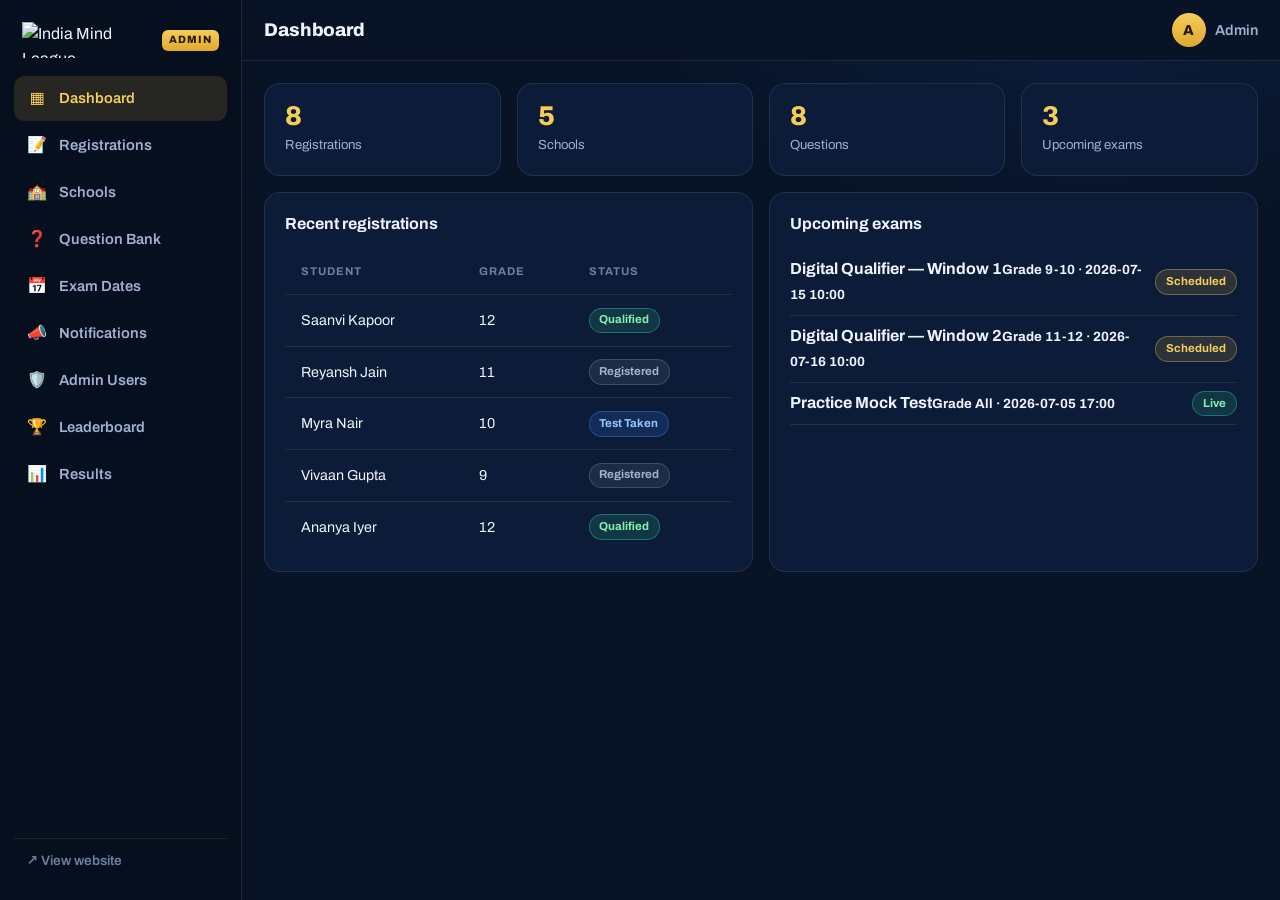
==== Landing/admin/index.html @ 38a8a095 "Add admin panel (Landing/admin) with 9 management modules Standalone navy/gold admin SPA (hash routi" ====
<!doctype html>
<html lang="en">
<head>
  <meta charset="utf-8" />
  <title>Admin — India Mind League</title>
  <meta name="viewport" content="width=device-width, initial-scale=1" />
  <meta name="robots" content="noindex" />
  <link rel="icon" type="image/png" href="../images/Iml-logo-fav.png" />
  <link rel="preconnect" href="https://fonts.googleapis.com" />
  <link rel="preconnect" href="https://fonts.gstatic.com" crossorigin />
  <link href="https://fonts.googleapis.com/css2?family=Archivo:wght@400;500;600;700;800;900&display=swap" rel="stylesheet" />
  <link rel="stylesheet" href="admin.css" />
</head>
<body>

  <!-- SIDEBAR -->
  <aside class="sb" id="sidebar">
    <a class="sb-brand" href="#/dashboard"><img src="../images/new-logo-cut.png" alt="India Mind League" /><span class="sb-tag">Admin</span></a>
    <nav class="sb-nav" id="sbNav">
      <a href="#/dashboard" data-view="dashboard"><i>▦</i> Dashboard</a>
      <a href="#/registrations" data-view="registrations"><i>📝</i> Registrations</a>
      <a href="#/schools" data-view="schools"><i>🏫</i> Schools</a>
      <a href="#/questions" data-view="questions"><i>❓</i> Question Bank</a>
      <a href="#/exams" data-view="exams"><i>📅</i> Exam Dates</a>
      <a href="#/notifications" data-view="notifications"><i>📣</i> Notifications</a>
      <a href="#/admins" data-view="admins"><i>🛡️</i> Admin Users</a>
      <a href="#/leaderboard" data-view="leaderboard"><i>🏆</i> Leaderboard</a>
      <a href="#/results" data-view="results"><i>📊</i> Results</a>
    </nav>
    <a class="sb-site" href="../index.html">↗ View website</a>
  </aside>
  <div class="sb-backdrop" id="sbBackdrop"></div>

  <!-- MAIN -->
  <div class="main">
    <header class="topbar">
      <button class="tb-burger" id="tbBurger" aria-label="Menu">☰</button>
      <h1 class="tb-title" id="tbTitle">Dashboard</h1>
      <div class="tb-admin"><span class="tb-av">A</span><span class="tb-name">Admin</span></div>
    </header>
    <main class="content" id="content"></main>
  </div>

  <!-- modal + toast roots -->
  <div class="modal-root" id="modalRoot" hidden></div>
  <div class="toast" id="toast"></div>

  <script src="admin.js"></script>
</body>
</html>
---- Landing/admin/admin.css ----
/* =====================================================================
   India Mind League — Admin panel (standalone, navy/gold theme)
   ===================================================================== */
:root {
  --bg: #081326; --panel: #0c1c38; --panel-2: #10254a;
  --line: rgba(255, 255, 255, 0.09); --line-2: rgba(255, 255, 255, 0.16);
  --text: #eef2fb; --muted: #9fb0d0; --faint: #6e7f9e;
  --gold: #e8b64a; --gold-2: #f5cc5a;
  --blue: #3b82f6; --green: #34d399; --red: #fb7185; --purple: #a78bfa; --pink: #ec4899;
  --display: "Archivo", system-ui, sans-serif;
  --sbw: 242px;
  --shadow: 0 24px 60px -24px rgba(0, 0, 0, 0.7);
}
*, *::before, *::after { box-sizing: border-box; }
* { margin: 0; }
body {
  font-family: var(--display); color: var(--text); line-height: 1.55;
  background:
    radial-gradient(50rem 34rem at 85% -10%, rgba(37, 99, 235, 0.16), transparent 60%),
    var(--bg);
  min-height: 100vh; -webkit-font-smoothing: antialiased;
}
img, svg { max-width: 100%; }
a { color: inherit; text-decoration: none; }
button, input, select, textarea { font: inherit; color: inherit; }
ul, ol { list-style: none; padding: 0; }

/* ---------- sidebar ---------- */
.sb {
  position: fixed; top: 0; bottom: 0; left: 0; width: var(--sbw); z-index: 40;
  display: flex; flex-direction: column; padding: 1.1rem 0.9rem;
  background: rgba(7, 15, 30, 0.94); border-right: 1px solid var(--line);
}
.sb-brand { display: flex; align-items: center; gap: 0.5rem; padding: 0.3rem 0.5rem 1.1rem; }
.sb-brand img { height: 36px; width: auto; }
.sb-tag { font-weight: 800; font-size: 0.66rem; letter-spacing: 0.12em; text-transform: uppercase;
  color: #241a02; background: linear-gradient(180deg, #f5cc5a, #e0a92e); border-radius: 6px; padding: 0.16rem 0.42rem; }
.sb-nav { display: flex; flex-direction: column; gap: 0.15rem; overflow-y: auto; }
.sb-nav a {
  display: flex; align-items: center; gap: 0.65rem; padding: 0.62rem 0.75rem; border-radius: 10px;
  color: var(--muted); font-weight: 600; font-size: 0.92rem; transition: background 0.15s, color 0.15s;
}
.sb-nav a i { font-style: normal; width: 22px; text-align: center; font-size: 1rem; }
.sb-nav a:hover { background: rgba(255, 255, 255, 0.05); color: #fff; }
.sb-nav a.active { background: rgba(232, 182, 74, 0.14); color: var(--gold-2); }
.sb-site { margin-top: auto; padding: 0.7rem 0.75rem; border-top: 1px solid var(--line); color: var(--faint); font-size: 0.85rem; font-weight: 600; }
.sb-site:hover { color: #fff; }
.sb-backdrop { display: none; }

/* ---------- main / topbar ---------- */
.main { margin-left: var(--sbw); min-height: 100vh; display: flex; flex-direction: column; }
.topbar {
  position: sticky; top: 0; z-index: 30; display: flex; align-items: center; gap: 0.9rem;
  padding: 0.8rem 1.4rem; background: rgba(8, 19, 38, 0.9); backdrop-filter: blur(10px); border-bottom: 1px solid var(--line);
}
.tb-burger { display: none; background: none; border: 1px solid var(--line-2); border-radius: 9px; width: 38px; height: 38px; cursor: pointer; color: var(--text); }
.tb-title { font-weight: 800; font-size: 1.15rem; letter-spacing: -0.01em; }
.tb-admin { margin-left: auto; display: flex; align-items: center; gap: 0.55rem; font-weight: 600; font-size: 0.9rem; color: var(--muted); }
.tb-av { width: 34px; height: 34px; border-radius: 50%; display: grid; place-items: center; font-weight: 800; color: #241a02;
  background: linear-gradient(180deg, #f5cc5a, #e0a92e); }
.content { padding: 1.4rem; max-width: 1180px; width: 100%; }

/* ---------- cards / stats ---------- */
.grid { display: grid; gap: 1rem; }
.g4 { grid-template-columns: repeat(4, minmax(0, 1fr)); }
.g2 { grid-template-columns: repeat(2, minmax(0, 1fr)); }
.card { background: var(--panel); border: 1px solid var(--line); border-radius: 16px; padding: 1.15rem 1.25rem; }
.stat b { display: block; font-size: 1.7rem; font-weight: 800; line-height: 1.1; color: var(--gold-2); }
.stat small { color: var(--muted); font-size: 0.82rem; }
.card h3 { font-size: 1rem; font-weight: 700; margin-bottom: 0.8rem; }

/* ---------- toolbar ---------- */
.bar { display: flex; align-items: center; gap: 0.7rem; margin-bottom: 1rem; flex-wrap: wrap; }
.bar .grow { flex: 1; }
.search { flex: 1; min-width: 180px; max-width: 340px; padding: 0.55rem 0.85rem; border-radius: 10px;
  background: rgba(0, 0, 0, 0.3); border: 1px solid var(--line); color: var(--text); }
.search::placeholder { color: var(--faint); }
.search:focus, select:focus, input:focus, textarea:focus { outline: none; border-color: var(--gold); box-shadow: 0 0 0 3px rgba(232, 182, 74, 0.18); }
.filter { padding: 0.55rem 0.7rem; border-radius: 10px; background: rgba(0, 0, 0, 0.3); border: 1px solid var(--line); color: var(--text); }
.filter option { background: var(--panel); }

/* ---------- buttons ---------- */
.btn { display: inline-flex; align-items: center; gap: 0.4rem; padding: 0.55rem 1.05rem; border-radius: 10px;
  border: 1px solid var(--line-2); background: rgba(255, 255, 255, 0.05); font-weight: 700; font-size: 0.88rem; cursor: pointer; transition: 0.15s; }
.btn:hover { background: rgba(255, 255, 255, 0.1); }
.btn-gold { background: linear-gradient(180deg, #f5cc5a, #e0a92e); color: #241a02; border: 0; box-shadow: 0 8px 18px -8px rgba(232, 182, 74, 0.55); }
.btn-gold:hover { filter: brightness(1.06); background: linear-gradient(180deg, #f5cc5a, #e0a92e); }
.btn-danger { color: #fecdd3; border-color: rgba(251, 113, 133, 0.5); background: rgba(251, 113, 133, 0.12); }
.btn-danger:hover { background: rgba(251, 113, 133, 0.22); }
.btn-sm { padding: 0.3rem 0.6rem; font-size: 0.78rem; border-radius: 8px; }

/* ---------- table ---------- */
.tbl-wrap { background: var(--panel); border: 1px solid var(--line); border-radius: 16px; overflow: auto; }
table { width: 100%; border-collapse: collapse; font-size: 0.9rem; min-width: 640px; }
th { text-align: left; font-size: 0.7rem; letter-spacing: 0.09em; text-transform: uppercase; color: var(--faint);
  padding: 0.85rem 1rem; border-bottom: 1px solid var(--line); white-space: nowrap; }
td { padding: 0.78rem 1rem; border-bottom: 1px solid var(--line); vertical-align: middle; }
tr:last-child td { border-bottom: 0; }
tbody tr:hover { background: rgba(255, 255, 255, 0.025); }
td .b { font-weight: 700; }
td small { display: block; color: var(--faint); font-size: 0.76rem; }
.acts { display: flex; gap: 0.35rem; justify-content: flex-end; white-space: nowrap; }
.empty { padding: 2.2rem 1rem; text-align: center; color: var(--faint); }

/* ---------- badges ---------- */
.bdg { display: inline-block; padding: 0.18rem 0.6rem; border-radius: 999px; font-size: 0.72rem; font-weight: 700; white-space: nowrap; }
.bdg.blue { background: rgba(59, 130, 246, 0.16); color: #93c5fd; border: 1px solid rgba(59, 130, 246, 0.4); }
.bdg.green { background: rgba(52, 211, 153, 0.14); color: #86efac; border: 1px solid rgba(52, 211, 153, 0.4); }
.bdg.gold { background: rgba(232, 182, 74, 0.14); color: var(--gold-2); border: 1px solid rgba(232, 182, 74, 0.4); }
.bdg.purple { background: rgba(167, 139, 250, 0.14); color: #d8ccff; border: 1px solid rgba(167, 139, 250, 0.4); }
.bdg.pink { background: rgba(236, 72, 153, 0.14); color: #f9a8d4; border: 1px solid rgba(236, 72, 153, 0.4); }
.bdg.red { background: rgba(251, 113, 133, 0.14); color: #fecdd3; border: 1px solid rgba(251, 113, 133, 0.4); }
.bdg.grey { background: rgba(255, 255, 255, 0.07); color: var(--muted); border: 1px solid var(--line-2); }

/* ---------- tabs ---------- */
.tabs { display: inline-flex; gap: 0.25rem; padding: 0.25rem; background: rgba(0, 0, 0, 0.3); border: 1px solid var(--line); border-radius: 11px; margin-bottom: 1rem; }
.tab { border: 0; background: none; color: var(--muted); font-weight: 700; font-size: 0.85rem; padding: 0.45rem 0.95rem; border-radius: 8px; cursor: pointer; }
.tab.on { background: linear-gradient(180deg, #f5cc5a, #e0a92e); color: #241a02; }

/* ---------- modal ---------- */
.modal-root { position: fixed; inset: 0; z-index: 90; display: grid; place-items: center; padding: 1rem;
  background: rgba(3, 8, 18, 0.72); backdrop-filter: blur(6px); overflow-y: auto; }
.modal-root[hidden] { display: none; }
.modal { width: min(560px, 100%); background: var(--panel-2); border: 1px solid var(--line-2); border-radius: 18px;
  box-shadow: var(--shadow); max-height: 92vh; overflow-y: auto; }
.modal.wide { width: min(760px, 100%); }
.m-head { display: flex; align-items: center; justify-content: space-between; padding: 1.05rem 1.3rem; border-bottom: 1px solid var(--line); }
.m-head h3 { font-size: 1.05rem; font-weight: 800; }
.m-x { background: none; border: 0; color: var(--muted); font-size: 1.2rem; cursor: pointer; }
.m-x:hover { color: #fff; }
.m-body { padding: 1.2rem 1.3rem; }
.m-foot { display: flex; justify-content: flex-end; gap: 0.6rem; padding: 1rem 1.3rem; border-top: 1px solid var(--line); }
.f-row { display: grid; grid-template-columns: 1fr 1fr; gap: 0.9rem; }
.f { margin-bottom: 0.9rem; }
.f label { display: block; font-size: 0.78rem; font-weight: 700; color: var(--muted); margin-bottom: 0.32rem; }
.f input, .f select, .f textarea { width: 100%; padding: 0.6rem 0.8rem; border-radius: 10px;
  background: rgba(0, 0, 0, 0.3); border: 1px solid var(--line); color: var(--text); }
.f textarea { min-height: 96px; resize: vertical; }
.f select option { background: var(--panel-2); }
.opt-row { display: flex; align-items: center; gap: 0.6rem; margin-bottom: 0.55rem; }
.opt-row input[type="radio"] { width: auto; accent-color: var(--gold); flex: 0 0 auto; }
.opt-row .key { width: 26px; height: 26px; flex: 0 0 auto; display: grid; place-items: center; border-radius: 7px;
  background: rgba(255, 255, 255, 0.07); border: 1px solid var(--line-2); font-weight: 800; font-size: 0.75rem; }
.dl { display: grid; grid-template-columns: 130px 1fr; gap: 0.45rem 1rem; font-size: 0.92rem; }
.dl dt { color: var(--faint); font-weight: 600; }
.dl dd { font-weight: 600; }

/* results / responses */
.resp { border: 1px solid var(--line); border-radius: 12px; padding: 0.8rem 0.95rem; margin-bottom: 0.65rem; background: rgba(0, 0, 0, 0.18); }
.resp .q { font-weight: 700; font-size: 0.9rem; margin-bottom: 0.35rem; }
.resp .a { font-size: 0.84rem; color: var(--muted); }
.resp .ok { color: #86efac; font-weight: 700; }
.resp .bad { color: #fecdd3; font-weight: 700; }

/* leaderboard podium row highlight */
tr.top1 td { background: rgba(232, 182, 74, 0.08); }

/* ---------- toast ---------- */
.toast { position: fixed; bottom: 1.4rem; left: 50%; transform: translateX(-50%) translateY(1.5rem); z-index: 99;
  background: var(--panel-2); border: 1px solid var(--line-2); border-radius: 999px; padding: 0.65rem 1.2rem;
  font-weight: 700; font-size: 0.9rem; opacity: 0; pointer-events: none; transition: 0.3s; box-shadow: var(--shadow); }
.toast.show { opacity: 1; transform: translateX(-50%) translateY(0); }

/* ---------- responsive ---------- */
@media (max-width: 900px) {
  .sb { transform: translateX(-100%); transition: transform 0.28s ease; }
  .sb.open { transform: translateX(0); }
  .sb-backdrop { display: block; position: fixed; inset: 0; z-index: 35; background: rgba(3, 8, 18, 0.6);
    opacity: 0; pointer-events: none; transition: opacity 0.25s; }
  .sb-backdrop.show { opacity: 1; pointer-events: auto; }
  .main { margin-left: 0; }
  .tb-burger { display: block; }
  .g4 { grid-template-columns: 1fr 1fr; }
  .g2 { grid-template-columns: 1fr; }
  .f-row { grid-template-columns: 1fr; gap: 0; }
  .content { padding: 1rem; }
}
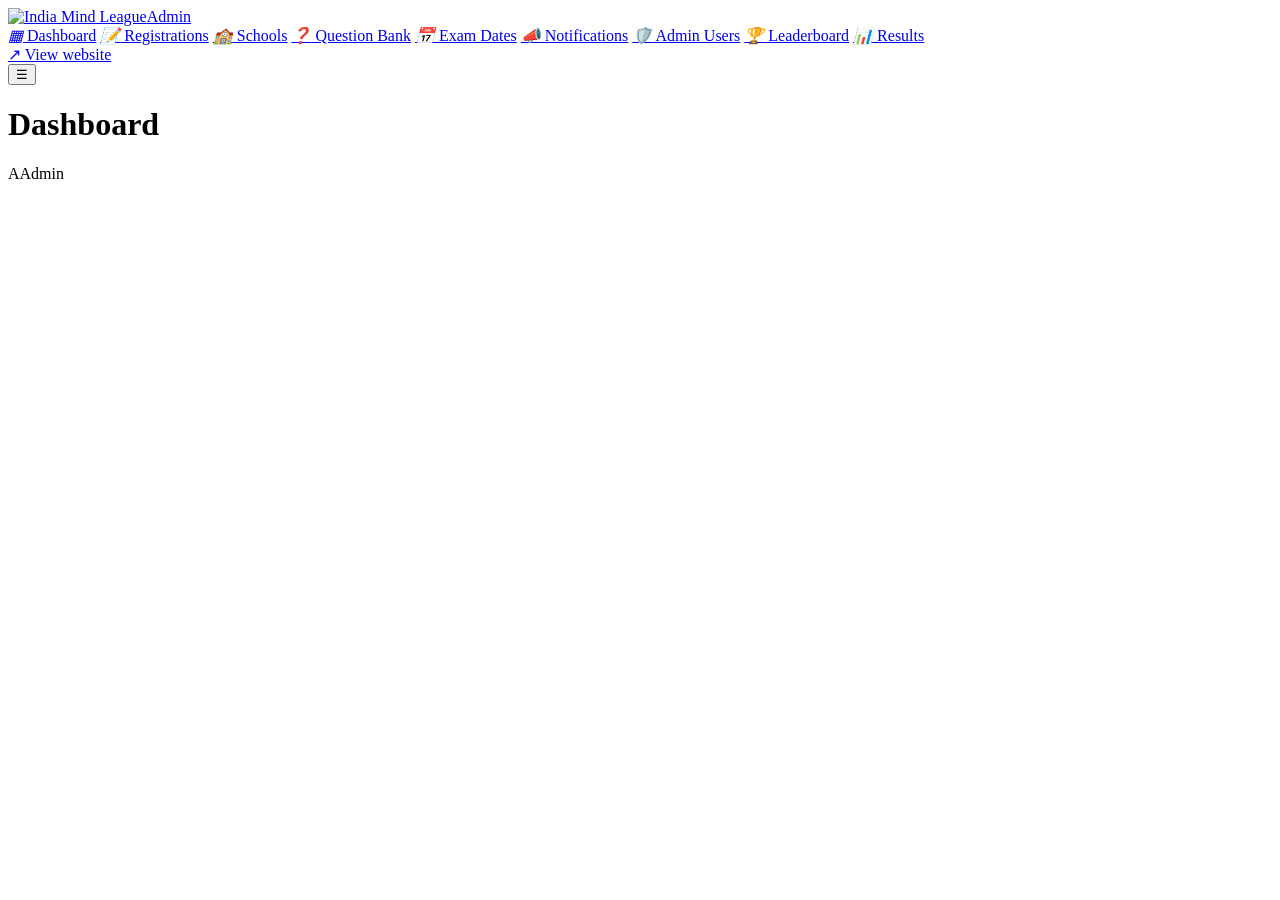
==== commit 678b3b8d: "Fix admin assets 404 at /admin without trailing slash Vercel serves /admin (no slash), so relative a" ====
--- a/Landing/admin/index.html
+++ b/Landing/admin/index.html
@@ -5,17 +5,17 @@
   <title>Admin — India Mind League</title>
   <meta name="viewport" content="width=device-width, initial-scale=1" />
   <meta name="robots" content="noindex" />
-  <link rel="icon" type="image/png" href="../images/Iml-logo-fav.png" />
+  <link rel="icon" type="image/png" href="/images/Iml-logo-fav.png" />
   <link rel="preconnect" href="https://fonts.googleapis.com" />
   <link rel="preconnect" href="https://fonts.gstatic.com" crossorigin />
   <link href="https://fonts.googleapis.com/css2?family=Archivo:wght@400;500;600;700;800;900&display=swap" rel="stylesheet" />
-  <link rel="stylesheet" href="admin.css" />
+  <link rel="stylesheet" href="/admin/admin.css" />
 </head>
 <body>
 
   <!-- SIDEBAR -->
   <aside class="sb" id="sidebar">
-    <a class="sb-brand" href="#/dashboard"><img src="../images/new-logo-cut.png" alt="India Mind League" /><span class="sb-tag">Admin</span></a>
+    <a class="sb-brand" href="#/dashboard"><img src="/images/new-logo-cut.png" alt="India Mind League" /><span class="sb-tag">Admin</span></a>
     <nav class="sb-nav" id="sbNav">
       <a href="#/dashboard" data-view="dashboard"><i>▦</i> Dashboard</a>
       <a href="#/registrations" data-view="registrations"><i>📝</i> Registrations</a>
@@ -27,7 +27,7 @@
       <a href="#/leaderboard" data-view="leaderboard"><i>🏆</i> Leaderboard</a>
       <a href="#/results" data-view="results"><i>📊</i> Results</a>
     </nav>
-    <a class="sb-site" href="../index.html">↗ View website</a>
+    <a class="sb-site" href="/index.html">↗ View website</a>
   </aside>
   <div class="sb-backdrop" id="sbBackdrop"></div>
 
@@ -45,6 +45,6 @@
   <div class="modal-root" id="modalRoot" hidden></div>
   <div class="toast" id="toast"></div>
 
-  <script src="admin.js"></script>
+  <script src="/admin/admin.js"></script>
 </body>
 </html>
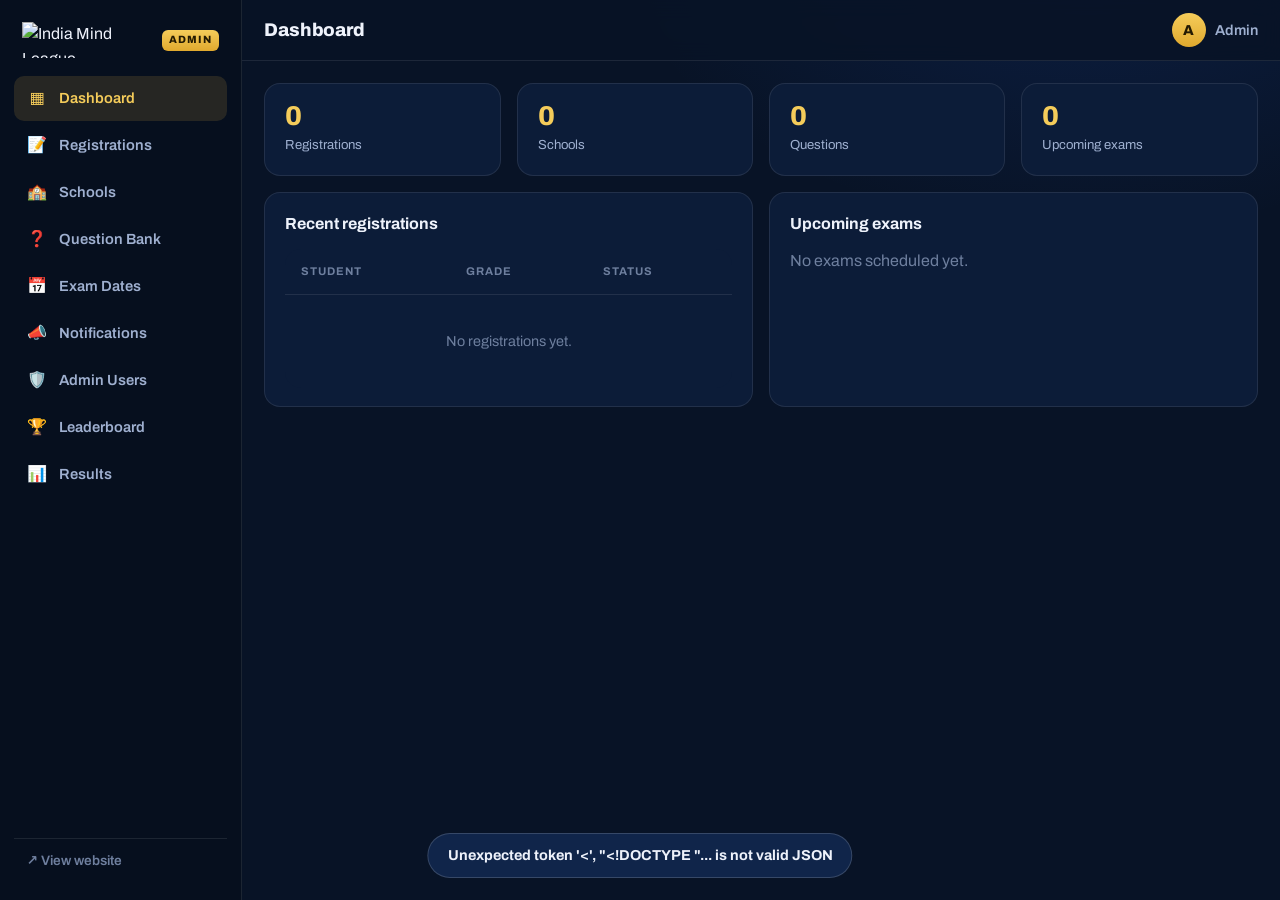
==== commit 9528225d: "Add files via upload" ====
--- a/Landing/admin/index.html
+++ b/Landing/admin/index.html
@@ -9,7 +9,7 @@
   <link rel="preconnect" href="https://fonts.googleapis.com" />
   <link rel="preconnect" href="https://fonts.gstatic.com" crossorigin />
   <link href="https://fonts.googleapis.com/css2?family=Archivo:wght@400;500;600;700;800;900&display=swap" rel="stylesheet" />
-  <link rel="stylesheet" href="/admin/admin.css" />
+  <link rel="stylesheet" href="admin.css" />
 </head>
 <body>
 
@@ -45,6 +45,6 @@
   <div class="modal-root" id="modalRoot" hidden></div>
   <div class="toast" id="toast"></div>
 
-  <script src="/admin/admin.js"></script>
+  <script src="admin.js"></script>
 </body>
 </html>
--- a/Landing/admin/admin.css
+++ b/Landing/admin/admin.css
@@ -0,0 +1,177 @@
+/* =====================================================================
+   India Mind League — Admin panel (standalone, navy/gold theme)
+   ===================================================================== */
+:root {
+  --bg: #081326; --panel: #0c1c38; --panel-2: #10254a;
+  --line: rgba(255, 255, 255, 0.09); --line-2: rgba(255, 255, 255, 0.16);
+  --text: #eef2fb; --muted: #9fb0d0; --faint: #6e7f9e;
+  --gold: #e8b64a; --gold-2: #f5cc5a;
+  --blue: #3b82f6; --green: #34d399; --red: #fb7185; --purple: #a78bfa; --pink: #ec4899;
+  --display: "Archivo", system-ui, sans-serif;
+  --sbw: 242px;
+  --shadow: 0 24px 60px -24px rgba(0, 0, 0, 0.7);
+}
+*, *::before, *::after { box-sizing: border-box; }
+* { margin: 0; }
+body {
+  font-family: var(--display); color: var(--text); line-height: 1.55;
+  background:
+    radial-gradient(50rem 34rem at 85% -10%, rgba(37, 99, 235, 0.16), transparent 60%),
+    var(--bg);
+  min-height: 100vh; -webkit-font-smoothing: antialiased;
+}
+img, svg { max-width: 100%; }
+a { color: inherit; text-decoration: none; }
+button, input, select, textarea { font: inherit; color: inherit; }
+ul, ol { list-style: none; padding: 0; }
+
+/* ---------- sidebar ---------- */
+.sb {
+  position: fixed; top: 0; bottom: 0; left: 0; width: var(--sbw); z-index: 40;
+  display: flex; flex-direction: column; padding: 1.1rem 0.9rem;
+  background: rgba(7, 15, 30, 0.94); border-right: 1px solid var(--line);
+}
+.sb-brand { display: flex; align-items: center; gap: 0.5rem; padding: 0.3rem 0.5rem 1.1rem; }
+.sb-brand img { height: 36px; width: auto; }
+.sb-tag { font-weight: 800; font-size: 0.66rem; letter-spacing: 0.12em; text-transform: uppercase;
+  color: #241a02; background: linear-gradient(180deg, #f5cc5a, #e0a92e); border-radius: 6px; padding: 0.16rem 0.42rem; }
+.sb-nav { display: flex; flex-direction: column; gap: 0.15rem; overflow-y: auto; }
+.sb-nav a {
+  display: flex; align-items: center; gap: 0.65rem; padding: 0.62rem 0.75rem; border-radius: 10px;
+  color: var(--muted); font-weight: 600; font-size: 0.92rem; transition: background 0.15s, color 0.15s;
+}
+.sb-nav a i { font-style: normal; width: 22px; text-align: center; font-size: 1rem; }
+.sb-nav a:hover { background: rgba(255, 255, 255, 0.05); color: #fff; }
+.sb-nav a.active { background: rgba(232, 182, 74, 0.14); color: var(--gold-2); }
+.sb-site { margin-top: auto; padding: 0.7rem 0.75rem; border-top: 1px solid var(--line); color: var(--faint); font-size: 0.85rem; font-weight: 600; }
+.sb-site:hover { color: #fff; }
+.sb-backdrop { display: none; }
+
+/* ---------- main / topbar ---------- */
+.main { margin-left: var(--sbw); min-height: 100vh; display: flex; flex-direction: column; }
+.topbar {
+  position: sticky; top: 0; z-index: 30; display: flex; align-items: center; gap: 0.9rem;
+  padding: 0.8rem 1.4rem; background: rgba(8, 19, 38, 0.9); backdrop-filter: blur(10px); border-bottom: 1px solid var(--line);
+}
+.tb-burger { display: none; background: none; border: 1px solid var(--line-2); border-radius: 9px; width: 38px; height: 38px; cursor: pointer; color: var(--text); }
+.tb-title { font-weight: 800; font-size: 1.15rem; letter-spacing: -0.01em; }
+.tb-admin { margin-left: auto; display: flex; align-items: center; gap: 0.55rem; font-weight: 600; font-size: 0.9rem; color: var(--muted); }
+.tb-av { width: 34px; height: 34px; border-radius: 50%; display: grid; place-items: center; font-weight: 800; color: #241a02;
+  background: linear-gradient(180deg, #f5cc5a, #e0a92e); }
+.content { padding: 1.4rem; max-width: 1180px; width: 100%; }
+
+/* ---------- cards / stats ---------- */
+.grid { display: grid; gap: 1rem; }
+.g4 { grid-template-columns: repeat(4, minmax(0, 1fr)); }
+.g2 { grid-template-columns: repeat(2, minmax(0, 1fr)); }
+.card { background: var(--panel); border: 1px solid var(--line); border-radius: 16px; padding: 1.15rem 1.25rem; }
+.stat b { display: block; font-size: 1.7rem; font-weight: 800; line-height: 1.1; color: var(--gold-2); }
+.stat small { color: var(--muted); font-size: 0.82rem; }
+.card h3 { font-size: 1rem; font-weight: 700; margin-bottom: 0.8rem; }
+
+/* ---------- toolbar ---------- */
+.bar { display: flex; align-items: center; gap: 0.7rem; margin-bottom: 1rem; flex-wrap: wrap; }
+.bar .grow { flex: 1; }
+.search { flex: 1; min-width: 180px; max-width: 340px; padding: 0.55rem 0.85rem; border-radius: 10px;
+  background: rgba(0, 0, 0, 0.3); border: 1px solid var(--line); color: var(--text); }
+.search::placeholder { color: var(--faint); }
+.search:focus, select:focus, input:focus, textarea:focus { outline: none; border-color: var(--gold); box-shadow: 0 0 0 3px rgba(232, 182, 74, 0.18); }
+.filter { padding: 0.55rem 0.7rem; border-radius: 10px; background: rgba(0, 0, 0, 0.3); border: 1px solid var(--line); color: var(--text); }
+.filter option { background: var(--panel); }
+
+/* ---------- buttons ---------- */
+.btn { display: inline-flex; align-items: center; gap: 0.4rem; padding: 0.55rem 1.05rem; border-radius: 10px;
+  border: 1px solid var(--line-2); background: rgba(255, 255, 255, 0.05); font-weight: 700; font-size: 0.88rem; cursor: pointer; transition: 0.15s; }
+.btn:hover { background: rgba(255, 255, 255, 0.1); }
+.btn-gold { background: linear-gradient(180deg, #f5cc5a, #e0a92e); color: #241a02; border: 0; box-shadow: 0 8px 18px -8px rgba(232, 182, 74, 0.55); }
+.btn-gold:hover { filter: brightness(1.06); background: linear-gradient(180deg, #f5cc5a, #e0a92e); }
+.btn-danger { color: #fecdd3; border-color: rgba(251, 113, 133, 0.5); background: rgba(251, 113, 133, 0.12); }
+.btn-danger:hover { background: rgba(251, 113, 133, 0.22); }
+.btn-sm { padding: 0.3rem 0.6rem; font-size: 0.78rem; border-radius: 8px; }
+
+/* ---------- table ---------- */
+.tbl-wrap { background: var(--panel); border: 1px solid var(--line); border-radius: 16px; overflow: auto; }
+table { width: 100%; border-collapse: collapse; font-size: 0.9rem; min-width: 640px; }
+th { text-align: left; font-size: 0.7rem; letter-spacing: 0.09em; text-transform: uppercase; color: var(--faint);
+  padding: 0.85rem 1rem; border-bottom: 1px solid var(--line); white-space: nowrap; }
+td { padding: 0.78rem 1rem; border-bottom: 1px solid var(--line); vertical-align: middle; }
+tr:last-child td { border-bottom: 0; }
+tbody tr:hover { background: rgba(255, 255, 255, 0.025); }
+td .b { font-weight: 700; }
+td small { display: block; color: var(--faint); font-size: 0.76rem; }
+.acts { display: flex; gap: 0.35rem; justify-content: flex-end; white-space: nowrap; }
+.empty { padding: 2.2rem 1rem; text-align: center; color: var(--faint); }
+
+/* ---------- badges ---------- */
+.bdg { display: inline-block; padding: 0.18rem 0.6rem; border-radius: 999px; font-size: 0.72rem; font-weight: 700; white-space: nowrap; }
+.bdg.blue { background: rgba(59, 130, 246, 0.16); color: #93c5fd; border: 1px solid rgba(59, 130, 246, 0.4); }
+.bdg.green { background: rgba(52, 211, 153, 0.14); color: #86efac; border: 1px solid rgba(52, 211, 153, 0.4); }
+.bdg.gold { background: rgba(232, 182, 74, 0.14); color: var(--gold-2); border: 1px solid rgba(232, 182, 74, 0.4); }
+.bdg.purple { background: rgba(167, 139, 250, 0.14); color: #d8ccff; border: 1px solid rgba(167, 139, 250, 0.4); }
+.bdg.pink { background: rgba(236, 72, 153, 0.14); color: #f9a8d4; border: 1px solid rgba(236, 72, 153, 0.4); }
+.bdg.red { background: rgba(251, 113, 133, 0.14); color: #fecdd3; border: 1px solid rgba(251, 113, 133, 0.4); }
+.bdg.grey { background: rgba(255, 255, 255, 0.07); color: var(--muted); border: 1px solid var(--line-2); }
+
+/* ---------- tabs ---------- */
+.tabs { display: inline-flex; gap: 0.25rem; padding: 0.25rem; background: rgba(0, 0, 0, 0.3); border: 1px solid var(--line); border-radius: 11px; margin-bottom: 1rem; }
+.tab { border: 0; background: none; color: var(--muted); font-weight: 700; font-size: 0.85rem; padding: 0.45rem 0.95rem; border-radius: 8px; cursor: pointer; }
+.tab.on { background: linear-gradient(180deg, #f5cc5a, #e0a92e); color: #241a02; }
+
+/* ---------- modal ---------- */
+.modal-root { position: fixed; inset: 0; z-index: 90; display: grid; place-items: center; padding: 1rem;
+  background: rgba(3, 8, 18, 0.72); backdrop-filter: blur(6px); overflow-y: auto; }
+.modal-root[hidden] { display: none; }
+.modal { width: min(560px, 100%); background: var(--panel-2); border: 1px solid var(--line-2); border-radius: 18px;
+  box-shadow: var(--shadow); max-height: 92vh; overflow-y: auto; }
+.modal.wide { width: min(760px, 100%); }
+.m-head { display: flex; align-items: center; justify-content: space-between; padding: 1.05rem 1.3rem; border-bottom: 1px solid var(--line); }
+.m-head h3 { font-size: 1.05rem; font-weight: 800; }
+.m-x { background: none; border: 0; color: var(--muted); font-size: 1.2rem; cursor: pointer; }
+.m-x:hover { color: #fff; }
+.m-body { padding: 1.2rem 1.3rem; }
+.m-foot { display: flex; justify-content: flex-end; gap: 0.6rem; padding: 1rem 1.3rem; border-top: 1px solid var(--line); }
+.f-row { display: grid; grid-template-columns: 1fr 1fr; gap: 0.9rem; }
+.f { margin-bottom: 0.9rem; }
+.f label { display: block; font-size: 0.78rem; font-weight: 700; color: var(--muted); margin-bottom: 0.32rem; }
+.f input, .f select, .f textarea { width: 100%; padding: 0.6rem 0.8rem; border-radius: 10px;
+  background: rgba(0, 0, 0, 0.3); border: 1px solid var(--line); color: var(--text); }
+.f textarea { min-height: 96px; resize: vertical; }
+.f select option { background: var(--panel-2); }
+.opt-row { display: flex; align-items: center; gap: 0.6rem; margin-bottom: 0.55rem; }
+.opt-row input[type="radio"] { width: auto; accent-color: var(--gold); flex: 0 0 auto; }
+.opt-row .key { width: 26px; height: 26px; flex: 0 0 auto; display: grid; place-items: center; border-radius: 7px;
+  background: rgba(255, 255, 255, 0.07); border: 1px solid var(--line-2); font-weight: 800; font-size: 0.75rem; }
+.dl { display: grid; grid-template-columns: 130px 1fr; gap: 0.45rem 1rem; font-size: 0.92rem; }
+.dl dt { color: var(--faint); font-weight: 600; }
+.dl dd { font-weight: 600; }
+
+/* results / responses */
+.resp { border: 1px solid var(--line); border-radius: 12px; padding: 0.8rem 0.95rem; margin-bottom: 0.65rem; background: rgba(0, 0, 0, 0.18); }
+.resp .q { font-weight: 700; font-size: 0.9rem; margin-bottom: 0.35rem; }
+.resp .a { font-size: 0.84rem; color: var(--muted); }
+.resp .ok { color: #86efac; font-weight: 700; }
+.resp .bad { color: #fecdd3; font-weight: 700; }
+
+/* leaderboard podium row highlight */
+tr.top1 td { background: rgba(232, 182, 74, 0.08); }
+
+/* ---------- toast ---------- */
+.toast { position: fixed; bottom: 1.4rem; left: 50%; transform: translateX(-50%) translateY(1.5rem); z-index: 99;
+  background: var(--panel-2); border: 1px solid var(--line-2); border-radius: 999px; padding: 0.65rem 1.2rem;
+  font-weight: 700; font-size: 0.9rem; opacity: 0; pointer-events: none; transition: 0.3s; box-shadow: var(--shadow); }
+.toast.show { opacity: 1; transform: translateX(-50%) translateY(0); }
+
+/* ---------- responsive ---------- */
+@media (max-width: 900px) {
+  .sb { transform: translateX(-100%); transition: transform 0.28s ease; }
+  .sb.open { transform: translateX(0); }
+  .sb-backdrop { display: block; position: fixed; inset: 0; z-index: 35; background: rgba(3, 8, 18, 0.6);
+    opacity: 0; pointer-events: none; transition: opacity 0.25s; }
+  .sb-backdrop.show { opacity: 1; pointer-events: auto; }
+  .main { margin-left: 0; }
+  .tb-burger { display: block; }
+  .g4 { grid-template-columns: 1fr 1fr; }
+  .g2 { grid-template-columns: 1fr; }
+  .f-row { grid-template-columns: 1fr; gap: 0; }
+  .content { padding: 1rem; }
+}
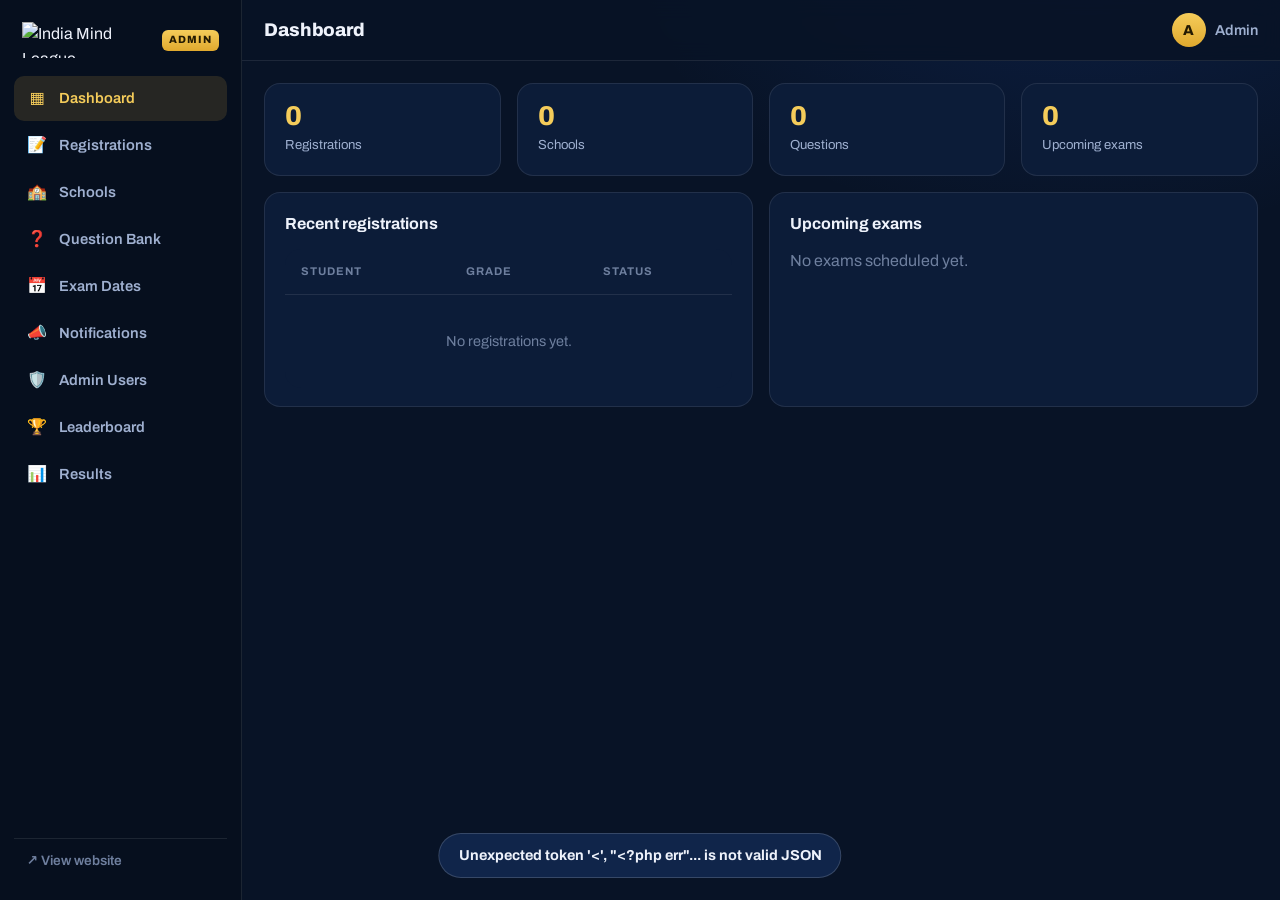
==== commit d7ce64dd: "Update image paths in admin index.html" ====
--- a/Landing/admin/index.html
+++ b/Landing/admin/index.html
@@ -5,7 +5,7 @@
   <title>Admin — India Mind League</title>
   <meta name="viewport" content="width=device-width, initial-scale=1" />
   <meta name="robots" content="noindex" />
-  <link rel="icon" type="image/png" href="/images/Iml-logo-fav.png" />
+  <link rel="icon" type="image/png" href="../images/Iml-logo-fav.png" />
   <link rel="preconnect" href="https://fonts.googleapis.com" />
   <link rel="preconnect" href="https://fonts.gstatic.com" crossorigin />
   <link href="https://fonts.googleapis.com/css2?family=Archivo:wght@400;500;600;700;800;900&display=swap" rel="stylesheet" />
@@ -15,7 +15,7 @@
 
   <!-- SIDEBAR -->
   <aside class="sb" id="sidebar">
-    <a class="sb-brand" href="#/dashboard"><img src="/images/new-logo-cut.png" alt="India Mind League" /><span class="sb-tag">Admin</span></a>
+    <a class="sb-brand" href="#/dashboard"><img src="../images/new-logo-cut.png" alt="India Mind League" /><span class="sb-tag">Admin</span></a>
     <nav class="sb-nav" id="sbNav">
       <a href="#/dashboard" data-view="dashboard"><i>▦</i> Dashboard</a>
       <a href="#/registrations" data-view="registrations"><i>📝</i> Registrations</a>
@@ -27,7 +27,7 @@
       <a href="#/leaderboard" data-view="leaderboard"><i>🏆</i> Leaderboard</a>
       <a href="#/results" data-view="results"><i>📊</i> Results</a>
     </nav>
-    <a class="sb-site" href="/index.html">↗ View website</a>
+    <a class="sb-site" href="../index.html">↗ View website</a>
   </aside>
   <div class="sb-backdrop" id="sbBackdrop"></div>
 
